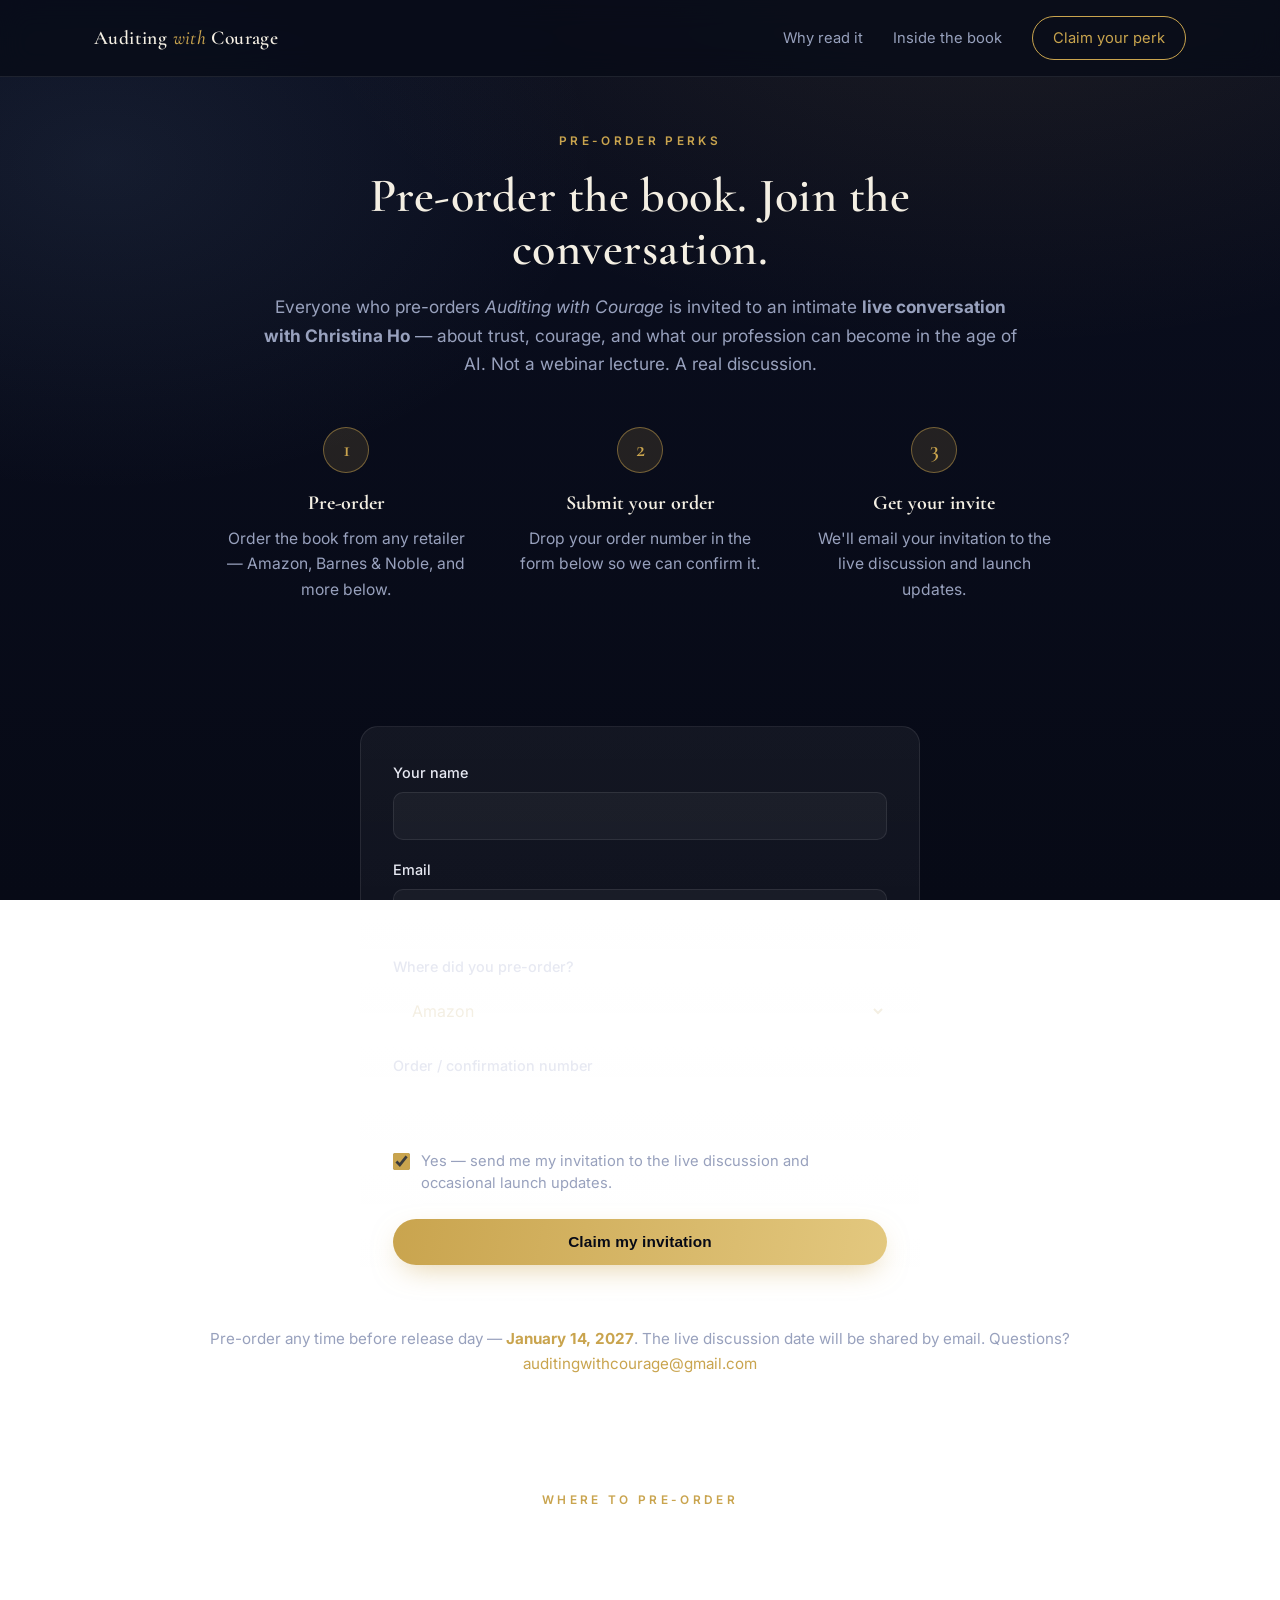
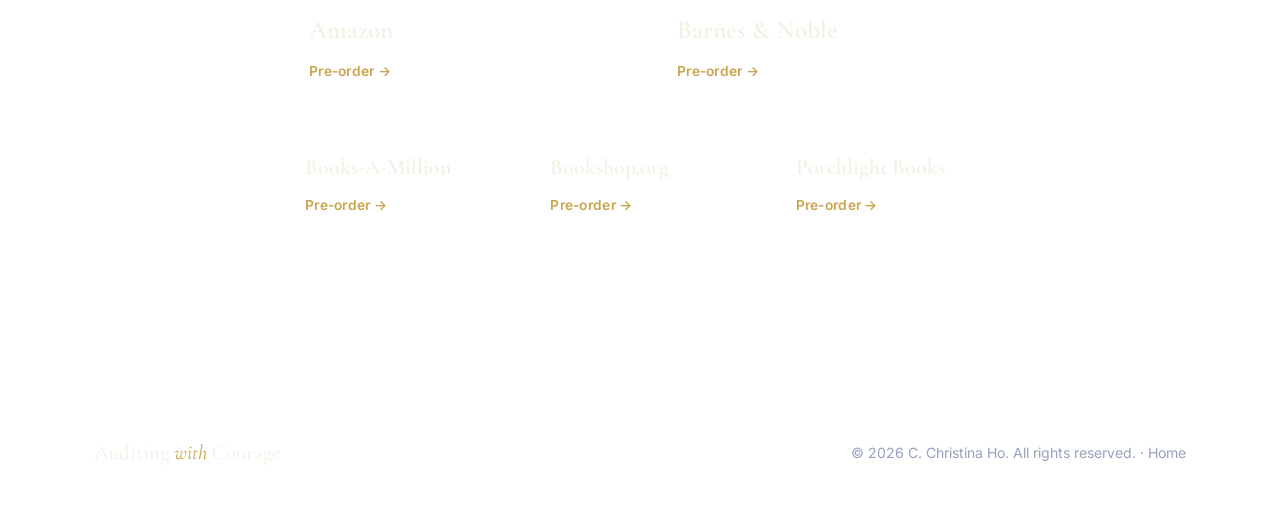
==== preorder.html @ 44ea293f "Add pre-order perks page with Formspree claim form + homepage link Co-Authored-By: Claude Opus 4.8 <" ====
<!DOCTYPE html>
<html lang="en">
<head>
  <meta charset="UTF-8" />
  <meta name="viewport" content="width=device-width, initial-scale=1.0" />
  <title>Pre-order Perks — Auditing with Courage</title>
  <meta name="description" content="Pre-order Auditing with Courage and claim your invitation to an exclusive live conversation with Christina Ho about trust, courage, and the future of the profession in the age of AI." />
  <link rel="canonical" href="https://auditingwithcourage.com/preorder.html" />
  <meta property="og:title" content="Pre-order Perks — Auditing with Courage" />
  <meta property="og:description" content="Pre-order the book and join an exclusive live conversation with Christina Ho." />
  <meta property="og:url" content="https://auditingwithcourage.com/preorder.html" />
  <meta property="og:image" content="https://auditingwithcourage.com/images/og-image.png" />

  <link rel="icon" type="image/png" sizes="32x32" href="images/favicon-32.png" />
  <link rel="apple-touch-icon" href="images/apple-touch-icon.png" />

  <link rel="preconnect" href="https://fonts.googleapis.com" />
  <link rel="preconnect" href="https://fonts.gstatic.com" crossorigin />
  <link href="https://fonts.googleapis.com/css2?family=Cormorant+Garamond:ital,wght@0,400;0,500;0,600;0,700;1,500;1,600&family=Cinzel:wght@500;600;700&family=Inter:wght@300;400;500;600&display=swap" rel="stylesheet" />
  <link rel="stylesheet" href="styles.css" />

  <style>
    .perk-hero { padding-top: 132px; }
    .perk-hero .section__head { margin-bottom: 40px; }
    .steps { display: grid; grid-template-columns: repeat(3, 1fr); gap: 22px; max-width: 860px; margin: 0 auto; }
    .step { text-align: center; padding: 8px; }
    .step__num {
      width: 46px; height: 46px; margin: 0 auto 14px; border-radius: 50%;
      display: flex; align-items: center; justify-content: center;
      font-family: var(--serif); font-size: 1.4rem; font-weight: 600; color: var(--gold);
      border: 1px solid rgba(201,164,78,0.5); background: var(--gold-soft);
    }
    .step h3 { font-family: var(--serif); font-size: 1.25rem; color: var(--cream); margin-bottom: 6px; }
    .step p { color: var(--muted); font-size: 0.98rem; }

    .claim {
      max-width: 560px; margin: 0 auto; padding: 34px 32px; border-radius: 18px;
      background: linear-gradient(180deg, rgba(255,255,255,0.05), rgba(255,255,255,0.015));
      border: 1px solid var(--line);
    }
    .claim-form { display: flex; flex-direction: column; gap: 18px; }
    .claim-form label { display: flex; flex-direction: column; gap: 7px; font-size: 0.9rem; color: var(--text); font-weight: 500; }
    .claim-form input[type="text"],
    .claim-form input[type="email"],
    .claim-form select {
      font-family: var(--sans); font-size: 1rem; color: var(--cream);
      background: rgba(255,255,255,0.04); border: 1px solid var(--line);
      border-radius: 10px; padding: 13px 14px; transition: border-color .2s, background .2s;
    }
    .claim-form input:focus, .claim-form select:focus {
      outline: none; border-color: var(--gold); background: rgba(255,255,255,0.06);
    }
    .claim-form select option { color: #111; }
    .claim-form .check { flex-direction: row; align-items: flex-start; gap: 11px; font-weight: 400; color: var(--muted); font-size: 0.92rem; line-height: 1.5; }
    .claim-form .check input { margin-top: 3px; width: 17px; height: 17px; accent-color: var(--gold); flex-shrink: 0; }
    .claim-form button { margin-top: 6px; border: none; cursor: pointer; }
    .form-msg { max-width: 560px; margin: 22px auto 0; text-align: center; padding: 18px 20px; border-radius: 12px; font-size: 1.02rem; }
    .form-msg--ok { background: var(--gold-soft); border: 1px solid rgba(201,164,78,0.4); color: var(--cream); font-family: var(--serif); }
    .form-msg--err { background: rgba(200,80,80,0.12); border: 1px solid rgba(200,80,80,0.4); color: #f0c9c9; }
    .deadline-note { text-align: center; color: var(--muted); margin-top: 26px; font-size: 0.95rem; }
    .deadline-note strong { color: var(--gold); }
    @media (max-width: 720px) { .steps { grid-template-columns: 1fr; gap: 16px; } .claim { padding: 26px 20px; } }
  </style>
</head>
<body>
  <header class="nav is-scrolled" id="nav">
    <div class="nav__inner">
      <a href="index.html" class="nav__brand">Auditing&nbsp;<em>with</em>&nbsp;Courage</a>
      <nav class="nav__links">
        <a href="index.html#why">Why read it</a>
        <a href="index.html#inside">Inside the book</a>
        <a href="#claim" class="nav__cta">Claim your perk</a>
      </nav>
    </div>
  </header>

  <main>
    <section class="section perk-hero">
      <div class="section__head">
        <p class="eyebrow eyebrow--center">Pre-order perks</p>
        <h1 class="section__title">Pre-order the book. Join the conversation.</h1>
        <p class="section__sub">Everyone who pre-orders <em>Auditing with Courage</em> is invited to an intimate <strong>live conversation with Christina Ho</strong> — about trust, courage, and what our profession can become in the age of AI. Not a webinar lecture. A real discussion.</p>
      </div>

      <div class="steps">
        <div class="step">
          <div class="step__num">1</div>
          <h3>Pre-order</h3>
          <p>Order the book from any retailer — Amazon, Barnes &amp; Noble, and more below.</p>
        </div>
        <div class="step">
          <div class="step__num">2</div>
          <h3>Submit your order</h3>
          <p>Drop your order number in the form below so we can confirm it.</p>
        </div>
        <div class="step">
          <div class="step__num">3</div>
          <h3>Get your invite</h3>
          <p>We'll email your invitation to the live discussion and launch updates.</p>
        </div>
      </div>
    </section>

    <section class="section" id="claim" style="padding-top: 0;">
      <div class="claim">
        <form id="claimForm" class="claim-form" action="https://formspree.io/f/mwvgqzpy" method="POST">
          <input type="text" name="_gotcha" style="display:none" tabindex="-1" autocomplete="off" aria-hidden="true" />
          <input type="hidden" name="_subject" value="New pre-order claim — Auditing with Courage" />
          <label>Your name
            <input type="text" name="name" required autocomplete="name" />
          </label>
          <label>Email
            <input type="email" name="email" required autocomplete="email" />
          </label>
          <label>Where did you pre-order?
            <select name="retailer">
              <option>Amazon</option>
              <option>Barnes &amp; Noble</option>
              <option>Books-A-Million</option>
              <option>Bookshop.org</option>
              <option>Porchlight Books</option>
              <option>Another retailer</option>
            </select>
          </label>
          <label>Order / confirmation number
            <input type="text" name="order_number" required />
          </label>
          <label class="check">
            <input type="checkbox" name="join_list" value="yes" checked />
            Yes — send me my invitation to the live discussion and occasional launch updates.
          </label>
          <button type="submit" class="btn btn--primary">Claim my invitation</button>
        </form>
        <p id="formMsg" class="form-msg" hidden></p>
      </div>

      <p class="deadline-note">Pre-order any time before release day — <strong>January 14, 2027</strong>. The live discussion date will be shared by email. Questions? <a href="mailto:auditingwithcourage@gmail.com" style="color:var(--gold);">auditingwithcourage@gmail.com</a></p>
    </section>

    <section class="section" style="padding-top: 0;">
      <div class="section__head">
        <p class="eyebrow eyebrow--center">Where to pre-order</p>
      </div>
      <div class="retailers">
        <a class="retailer retailer--feature" href="https://www.amazon.com/Auditing-Courage-Building-Trust-Age/dp/1394430450/" target="_blank" rel="noopener">
          <span class="retailer__name">Amazon</span><span class="retailer__action">Pre-order →</span>
        </a>
        <a class="retailer retailer--feature" href="https://www.barnesandnoble.com/w/auditing-with-courage-christina-ho/1150203469?ean=9781394430451" target="_blank" rel="noopener">
          <span class="retailer__name">Barnes &amp; Noble</span><span class="retailer__action">Pre-order →</span>
        </a>
      </div>
      <div class="retailers retailers--secondary">
        <a class="retailer" href="https://www.booksamillion.com/search?query=9781394430451" target="_blank" rel="noopener">
          <span class="retailer__name">Books-A-Million</span><span class="retailer__action">Pre-order →</span>
        </a>
        <a class="retailer" href="https://bookshop.org/books?keywords=9781394430451" target="_blank" rel="noopener">
          <span class="retailer__name">Bookshop.org</span><span class="retailer__action">Pre-order →</span>
        </a>
        <a class="retailer" href="https://www.porchlightbooks.com/products/auditing-with-courage-christina-ho-9781394430451" target="_blank" rel="noopener">
          <span class="retailer__name">Porchlight Books</span><span class="retailer__action">Pre-order →</span>
        </a>
      </div>
    </section>
  </main>

  <footer class="footer">
    <div class="footer__inner">
      <p class="footer__brand">Auditing <em>with</em> Courage</p>
      <p class="footer__meta">© <span id="year">2027</span> C. Christina Ho. All rights reserved. · <a href="index.html" style="color:var(--muted);">Home</a></p>
    </div>
  </footer>

  <script>
    document.getElementById('year').textContent = new Date().getFullYear();
    (function () {
      var form = document.getElementById('claimForm');
      var msg = document.getElementById('formMsg');
      form.addEventListener('submit', async function (e) {
        e.preventDefault();
        var btn = form.querySelector('button[type="submit"]');
        btn.disabled = true; btn.textContent = 'Sending…';
        try {
          var res = await fetch(form.action, {
            method: 'POST', body: new FormData(form), headers: { 'Accept': 'application/json' }
          });
          if (res.ok) {
            form.style.display = 'none';
            msg.hidden = false; msg.className = 'form-msg form-msg--ok';
            msg.textContent = 'Thank you! Your pre-order is in — watch your inbox for your invitation to the live discussion.';
          } else { throw new Error('bad response'); }
        } catch (err) {
          btn.disabled = false; btn.textContent = 'Claim my invitation';
          msg.hidden = false; msg.className = 'form-msg form-msg--err';
          msg.textContent = 'Something went wrong. Please email auditingwithcourage@gmail.com and we’ll sort it out.';
        }
      });
    })();
  </script>
</body>
</html>
---- styles.css ----
/* ===================================================================
   Auditing with Courage — site styles
   Palette drawn from the book cover: deep navy, antique gold, soft blue
   =================================================================== */
:root {
  --navy-900: #070a16;
  --navy-850: #0a0e1f;
  --navy-800: #0c1024;
  --navy-700: #11162f;
  --navy-600: #19203f;
  --navy-500: #232c52;

  --gold:       #c9a44e;
  --gold-light: #e3c87f;
  --gold-soft:  rgba(201, 164, 78, 0.14);

  --blue:       #7ba0c9;
  --blue-light: #a9c4e0;

  --cream:  #f4efe3;
  --text:   #e7e9f2;
  --muted:  #98a1bd;
  --line:   rgba(255, 255, 255, 0.09);

  --serif:   'Cormorant Garamond', Georgia, 'Times New Roman', serif;
  --display: 'Cinzel', 'Cormorant Garamond', Georgia, serif;
  --sans:    'Inter', -apple-system, BlinkMacSystemFont, 'Segoe UI', sans-serif;

  --maxw: 1140px;
  --ease: cubic-bezier(0.22, 1, 0.36, 1);
}

* { box-sizing: border-box; margin: 0; padding: 0; }
html { scroll-behavior: smooth; scroll-padding-top: 84px; }
body {
  font-family: var(--sans);
  color: var(--text);
  background:
    radial-gradient(1200px 700px at 78% -8%, rgba(201,164,78,0.10), transparent 60%),
    radial-gradient(900px 600px at 8% 18%, rgba(123,160,201,0.10), transparent 55%),
    linear-gradient(180deg, var(--navy-850) 0%, var(--navy-900) 100%);
  background-attachment: fixed;
  line-height: 1.65;
  -webkit-font-smoothing: antialiased;
  overflow-x: hidden;
}
a { color: inherit; text-decoration: none; }
em { font-style: italic; }

/* ---------- Layout helpers ---------- */
.section {
  max-width: var(--maxw);
  margin: 0 auto;
  padding: clamp(64px, 9vw, 130px) 24px;
  position: relative;
}
.section__head { max-width: 760px; margin: 0 auto clamp(40px, 6vw, 70px); text-align: center; }
.section__title {
  font-family: var(--serif);
  font-weight: 600;
  font-size: clamp(1.9rem, 4vw, 3rem);
  line-height: 1.12;
  letter-spacing: 0.01em;
  color: var(--cream);
}
.section__sub { color: var(--muted); margin-top: 16px; font-size: 1.08rem; }

.eyebrow {
  font-family: var(--sans);
  text-transform: uppercase;
  letter-spacing: 0.28em;
  font-size: 0.74rem;
  font-weight: 600;
  color: var(--gold);
  margin-bottom: 18px;
}
.eyebrow--center { display: block; }

/* ---------- Nav ---------- */
.nav {
  position: fixed; top: 0; left: 0; right: 0; z-index: 50;
  transition: background .35s var(--ease), border-color .35s var(--ease), backdrop-filter .35s;
  border-bottom: 1px solid transparent;
}
.nav.is-scrolled {
  background: rgba(8, 11, 24, 0.82);
  backdrop-filter: blur(14px);
  border-bottom: 1px solid var(--line);
}
.nav__inner {
  max-width: var(--maxw); margin: 0 auto;
  display: flex; align-items: center; justify-content: space-between;
  padding: 16px 24px;
}
.nav__brand {
  font-family: var(--serif); font-size: 1.22rem; font-weight: 600;
  color: var(--cream); letter-spacing: 0.02em;
}
.nav__brand em { color: var(--gold); font-weight: 500; }
.nav__links { display: flex; align-items: center; gap: 30px; }
.nav__links a { font-size: 0.92rem; color: var(--muted); transition: color .2s; }
.nav__links a:hover { color: var(--cream); }
.nav__cta {
  border: 1px solid var(--gold);
  color: var(--gold) !important;
  padding: 9px 20px; border-radius: 999px;
  transition: background .25s, color .25s !important;
}
.nav__cta:hover { background: var(--gold); color: var(--navy-900) !important; }

/* ---------- Hero ---------- */
.hero { position: relative; padding-top: 132px; overflow: hidden; }
.hero__glow {
  position: absolute; top: -10%; left: 50%; transform: translateX(-50%);
  width: 70vw; height: 70vw; max-width: 900px; max-height: 900px;
  background: radial-gradient(circle, rgba(201,164,78,0.16), transparent 62%);
  pointer-events: none; filter: blur(10px);
}
.hero__inner {
  position: relative;
  max-width: var(--maxw); margin: 0 auto;
  padding: clamp(20px, 4vw, 40px) 24px clamp(60px, 8vw, 110px);
  display: grid; grid-template-columns: 1.05fr 0.95fr;
  gap: clamp(30px, 5vw, 70px); align-items: center;
}
.hero__text { max-width: 560px; }
.hero__title {
  font-family: var(--display);
  line-height: 0.98; margin: 4px 0 18px;
  text-transform: uppercase;
}
.hero__title .t-line { display: block; }
.t-white { font-size: clamp(3rem, 8vw, 5.4rem); font-weight: 600; color: var(--cream); letter-spacing: 0.04em; }
.t-with {
  font-family: var(--serif); text-transform: none;
  font-size: clamp(1.6rem, 3.6vw, 2.6rem); font-weight: 500;
  color: var(--cream); margin: 2px 0; letter-spacing: 0.02em;
}
.t-with em { color: var(--cream); }
.t-gold {
  font-size: clamp(3rem, 8vw, 5.4rem); font-weight: 600; letter-spacing: 0.04em;
  background: linear-gradient(100deg, var(--gold) 10%, var(--gold-light) 50%, var(--gold) 90%);
  -webkit-background-clip: text; background-clip: text;
  -webkit-text-fill-color: transparent; color: var(--gold);
}
.hero__subtitle {
  font-family: var(--serif); font-style: italic;
  font-size: clamp(1.15rem, 2.4vw, 1.5rem); color: var(--blue-light);
  letter-spacing: 0.01em; margin-bottom: 22px;
}
.hero__lede { color: var(--muted); font-size: 1.06rem; max-width: 520px; }

.release {
  display: inline-flex; align-items: baseline; gap: 12px;
  margin-top: 30px; padding: 12px 22px;
  border: 1px solid var(--line); border-radius: 12px;
  background: var(--gold-soft);
}
.release__label { text-transform: uppercase; letter-spacing: 0.2em; font-size: 0.72rem; color: var(--gold); font-weight: 600; }
.release__date { font-family: var(--serif); font-size: 1.4rem; font-weight: 600; color: var(--cream); }

/* Countdown */
.countdown { display: flex; gap: 14px; margin-top: 26px; flex-wrap: wrap; }
.countdown__item {
  min-width: 74px; text-align: center;
  padding: 12px 8px; border-radius: 12px;
  background: rgba(255,255,255,0.03); border: 1px solid var(--line);
}
.countdown__num {
  display: block; font-family: var(--serif); font-weight: 700;
  font-size: 1.9rem; color: var(--cream); line-height: 1; font-variant-numeric: tabular-nums;
}
.countdown__unit { display: block; margin-top: 6px; font-size: 0.68rem; text-transform: uppercase; letter-spacing: 0.16em; color: var(--muted); }

.hero__cta { display: flex; gap: 14px; margin-top: 32px; flex-wrap: wrap; }

/* Buttons */
.btn {
  display: inline-flex; align-items: center; justify-content: center;
  padding: 14px 30px; border-radius: 999px;
  font-weight: 600; font-size: 0.96rem; letter-spacing: 0.01em;
  transition: transform .2s var(--ease), box-shadow .25s, background .25s, color .25s;
  cursor: pointer;
}
.btn--primary {
  background: linear-gradient(100deg, var(--gold) 0%, var(--gold-light) 100%);
  color: var(--navy-900);
  box-shadow: 0 10px 30px -10px rgba(201,164,78,0.6);
}
.btn--primary:hover { transform: translateY(-2px); box-shadow: 0 16px 38px -10px rgba(201,164,78,0.75); }
.btn--ghost { border: 1px solid var(--line); color: var(--text); }
.btn--ghost:hover { border-color: var(--gold); color: var(--gold); transform: translateY(-2px); }

/* Cover */
.hero__cover { display: flex; justify-content: center; }
.cover-frame {
  position: relative; width: min(380px, 80vw);
  transform: perspective(1600px) rotateY(-12deg) rotateX(2deg);
  transition: transform .6s var(--ease);
}
.cover-frame:hover { transform: perspective(1600px) rotateY(-4deg) rotateX(1deg) translateY(-6px); }
.cover-frame img {
  width: 100%; height: auto; display: block; border-radius: 6px;
  box-shadow:
    0 2px 0 rgba(255,255,255,0.06),
    24px 30px 70px -18px rgba(0,0,0,0.8),
    0 0 60px -20px rgba(201,164,78,0.35);
}
.cover-frame::after {
  content: ""; position: absolute; inset: 0; border-radius: 6px;
  background: linear-gradient(105deg, rgba(255,255,255,0.18), transparent 40%);
  pointer-events: none;
}

/* ---------- Cards (Why) ---------- */
.cards {
  display: grid; grid-template-columns: repeat(2, 1fr);
  gap: 22px;
}
.card {
  padding: 34px 30px; border-radius: 16px;
  background: linear-gradient(180deg, rgba(255,255,255,0.045), rgba(255,255,255,0.015));
  border: 1px solid var(--line);
  transition: transform .3s var(--ease), border-color .3s, background .3s;
}
.card:hover { transform: translateY(-4px); border-color: rgba(201,164,78,0.4); }
.card__icon { color: var(--gold); font-size: 1.1rem; margin-bottom: 16px; }
.card h3 { font-family: var(--serif); font-size: 1.5rem; font-weight: 600; color: var(--cream); margin-bottom: 10px; line-height: 1.2; }
.card p { color: var(--muted); font-size: 1rem; }

/* ---------- Quote band ---------- */
.quote-band {
  max-width: var(--maxw); margin: 0 auto; padding: clamp(40px, 7vw, 90px) 24px;
  text-align: center; position: relative;
}
.quote-band blockquote {
  font-family: var(--serif); font-style: italic;
  font-size: clamp(1.5rem, 3.6vw, 2.4rem); line-height: 1.35;
  color: var(--cream); max-width: 880px; margin: 0 auto; position: relative;
}
.quote-band blockquote::before,
.quote-band blockquote::after { color: var(--gold); }

/* ---------- TOC ---------- */
.toc {
  list-style: none; max-width: 760px; margin: 0 auto;
  counter-reset: none;
}
.toc li {
  display: flex; align-items: baseline; gap: 20px;
  font-family: var(--serif); font-size: clamp(1.15rem, 2.5vw, 1.55rem);
  color: var(--text); padding: 17px 6px;
  border-bottom: 1px solid var(--line);
  transition: color .25s, padding-left .25s var(--ease);
}
.toc li:hover { color: var(--gold-light); padding-left: 14px; }
.toc__n { color: var(--gold); font-family: var(--sans); font-weight: 600; font-size: 0.92rem; min-width: 30px; letter-spacing: 0.05em; }
.toc__epilogue, .toc__lead { font-style: italic; color: var(--blue-light); }
.toc__epilogue .toc__n, .toc__lead .toc__n { color: var(--blue); }
.toc__lead:hover, .toc__epilogue:hover { color: var(--blue-light); padding-left: 6px; }

/* Part headers */
.toc__part {
  display: block; border-bottom: none;
  margin-top: 30px; padding: 6px 6px 4px;
}
.toc__part:first-of-type { margin-top: 6px; }
.toc__part:hover { color: inherit; padding-left: 6px; }
.toc__partlabel {
  display: block; font-family: var(--sans); font-weight: 600;
  text-transform: uppercase; letter-spacing: 0.18em;
  font-size: 0.74rem; color: var(--gold);
}
.toc__partsub {
  display: block; font-family: var(--serif); font-style: italic;
  font-size: 1.02rem; color: var(--muted); margin-top: 3px; letter-spacing: 0.01em;
}

/* ---------- Author ---------- */
.author__inner { max-width: 760px; margin: 0 auto; text-align: center; }
.author__body p { color: var(--muted); font-size: 1.08rem; margin-top: 18px; }
.author .section__title { margin-bottom: 6px; }
.author__note { margin-top: 26px !important; }
.author__note a { color: var(--gold); border-bottom: 1px solid rgba(201,164,78,0.4); }
.author__note a:hover { color: var(--gold-light); }

/* ---------- Pre-order ---------- */
.preorder { overflow: hidden; }
.preorder__glow {
  position: absolute; bottom: -30%; left: 50%; transform: translateX(-50%);
  width: 80vw; max-width: 1000px; height: 600px;
  background: radial-gradient(circle, rgba(123,160,201,0.14), transparent 60%);
  pointer-events: none;
}
.retailers {
  display: grid; grid-template-columns: repeat(2, 1fr);
  gap: 16px; max-width: 720px; margin: 0 auto;
}
.retailers--secondary { grid-template-columns: repeat(3, 1fr); margin-top: 16px; }
.retailer {
  display: flex; flex-direction: column; gap: 8px;
  padding: 22px 24px; border-radius: 14px;
  border: 1px solid var(--line);
  background: rgba(255,255,255,0.025);
  transition: transform .25s var(--ease), border-color .25s, background .25s;
}
.retailer:hover { transform: translateY(-3px); border-color: var(--gold); background: var(--gold-soft); }
.retailer--feature { padding: 28px 28px; }
.retailer__name { font-family: var(--serif); font-size: 1.35rem; font-weight: 600; color: var(--cream); }
.retailer--feature .retailer__name { font-size: 1.6rem; }
.retailer__action { font-size: 0.86rem; color: var(--gold); font-weight: 600; letter-spacing: 0.02em; }
.retailers__also {
  text-align: center; color: var(--muted); margin: 36px 0 0;
  text-transform: uppercase; letter-spacing: 0.2em; font-size: 0.74rem;
}
.isbn { text-align: center; color: var(--muted); margin-top: 40px; font-size: 0.92rem; letter-spacing: 0.04em; }

/* ---------- Footer ---------- */
.footer { border-top: 1px solid var(--line); margin-top: 40px; }
.footer__inner {
  max-width: var(--maxw); margin: 0 auto; padding: 40px 24px;
  display: flex; align-items: center; justify-content: space-between; flex-wrap: wrap; gap: 14px;
}
.footer__brand { font-family: var(--serif); font-size: 1.3rem; color: var(--cream); }
.footer__brand em { color: var(--gold); }
.footer__meta { color: var(--muted); font-size: 0.88rem; }

/* ---------- Reveal animation ---------- */
.reveal { opacity: 0; transform: translateY(24px); transition: opacity .7s var(--ease), transform .7s var(--ease); }
.reveal.is-visible { opacity: 1; transform: none; }

/* ---------- Responsive ---------- */
@media (max-width: 880px) {
  .nav__links a:not(.nav__cta) { display: none; }
  .hero__inner { grid-template-columns: 1fr; text-align: center; }
  .hero__text { max-width: 100%; margin: 0 auto; }
  .hero__lede { margin-left: auto; margin-right: auto; }
  .hero__cta, .countdown { justify-content: center; }
  .cover-frame { transform: none; margin-top: 10px; }
  .cover-frame:hover { transform: translateY(-6px); }
  .cards { grid-template-columns: 1fr; }
  .retailers, .retailers--secondary { grid-template-columns: 1fr; }
}
@media (max-width: 480px) {
  .countdown__item { min-width: 64px; }
  .countdown__num { font-size: 1.5rem; }
  .footer__inner { flex-direction: column; text-align: center; }
}

/* Respect reduced motion */
@media (prefers-reduced-motion: reduce) {
  html { scroll-behavior: auto; }
  .reveal { opacity: 1; transform: none; transition: none; }
  .cover-frame, .cover-frame:hover { transition: none; }
}
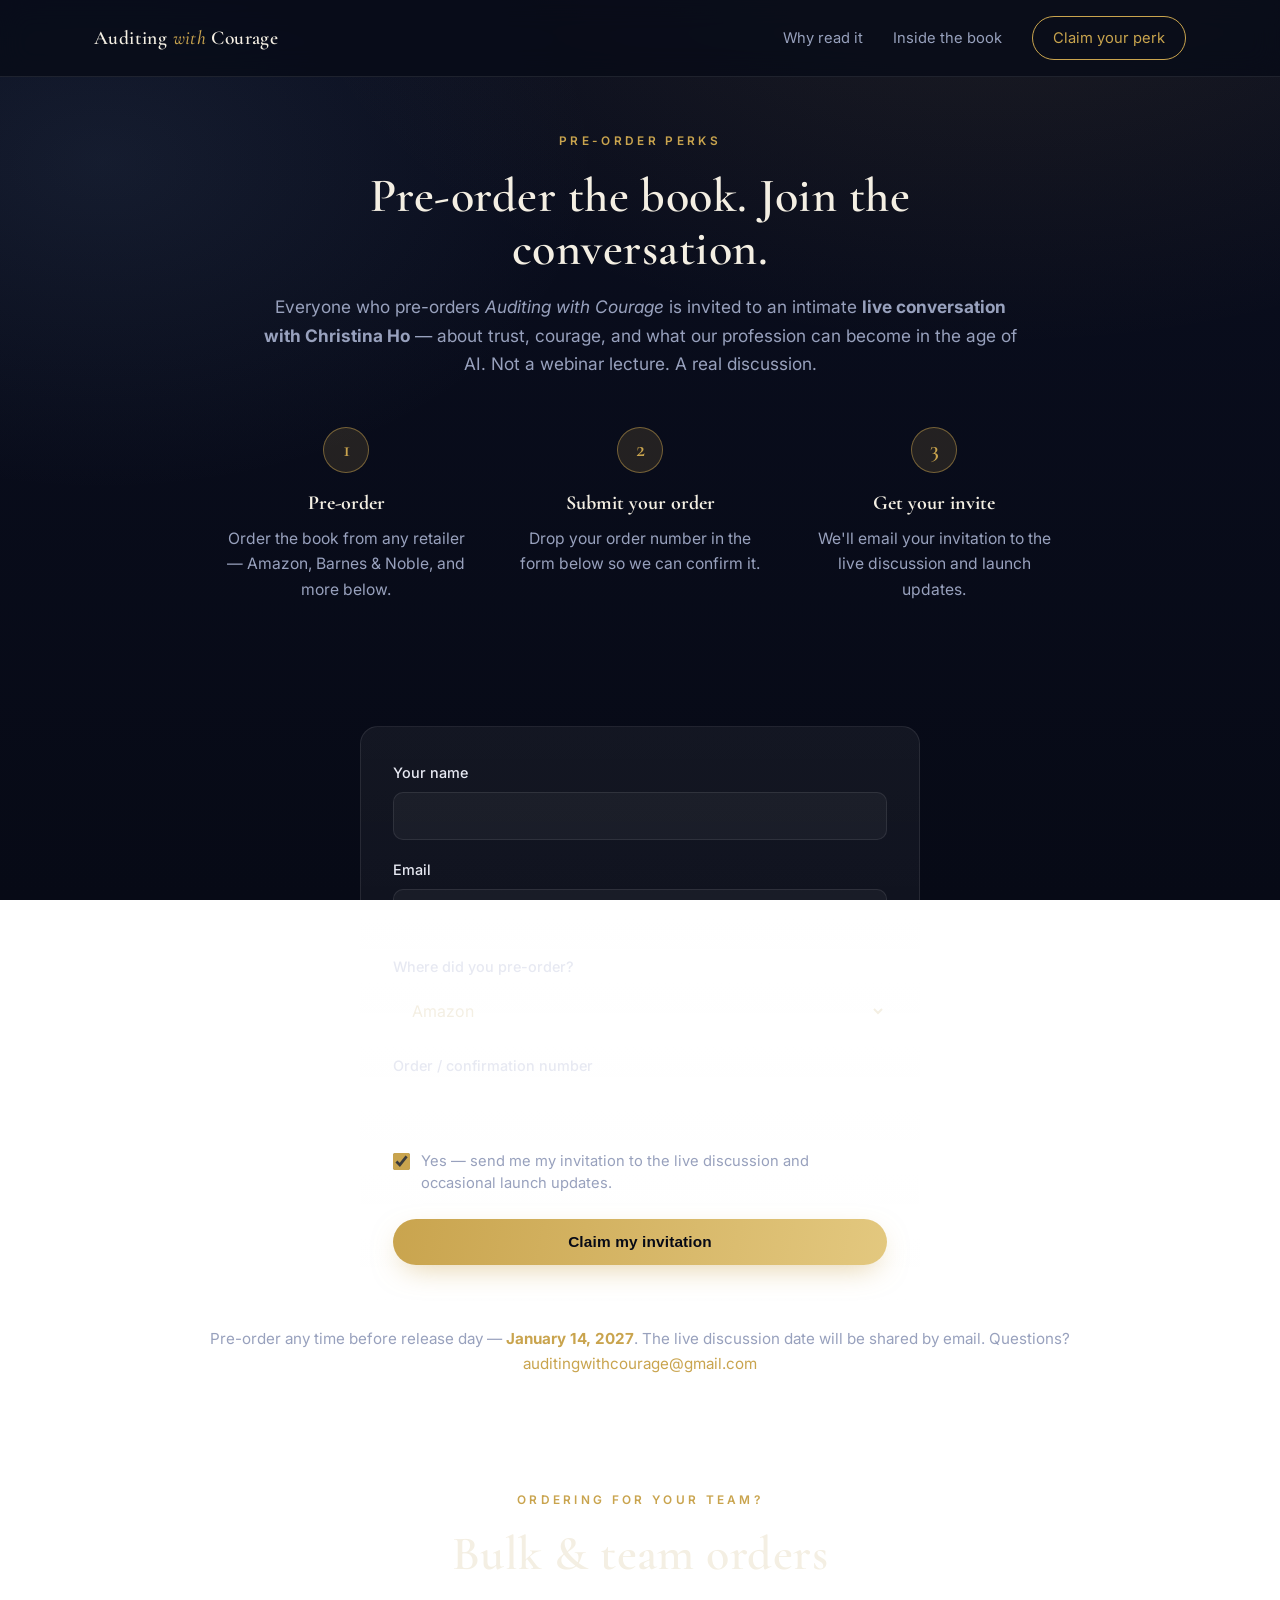
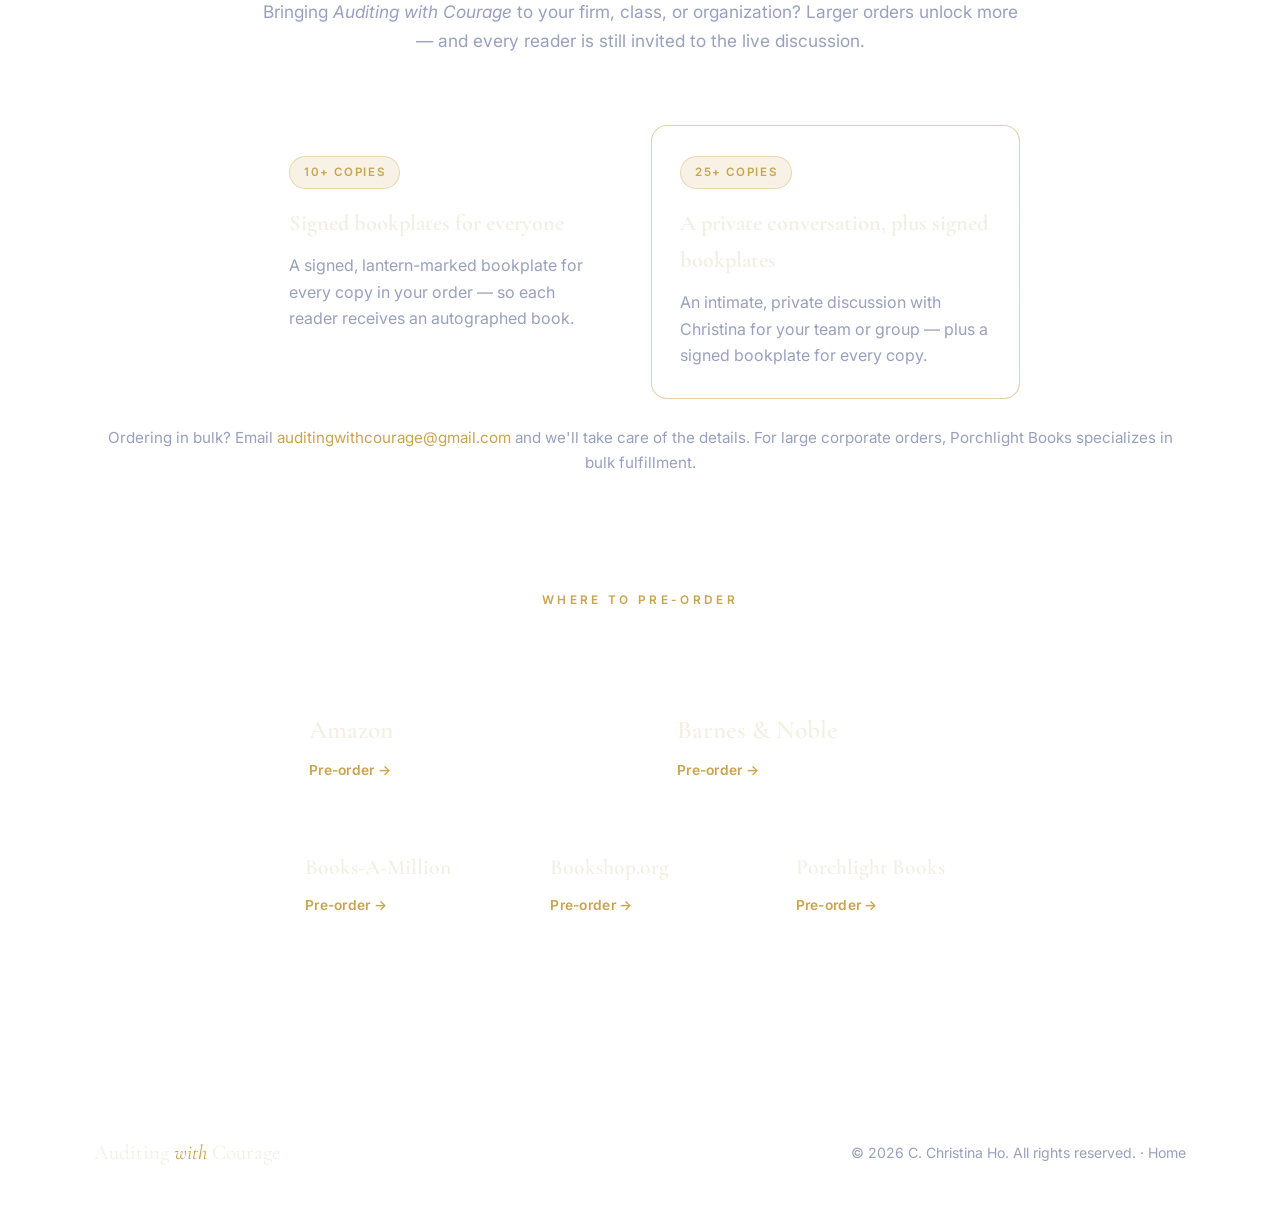
==== commit 9447988a: "Add bulk & team order tiers to pre-order perks page Co-Authored-By: Claude Opus 4.8 <noreply@anthrop" ====
--- a/preorder.html
+++ b/preorder.html
@@ -59,7 +59,14 @@
     .form-msg--err { background: rgba(200,80,80,0.12); border: 1px solid rgba(200,80,80,0.4); color: #f0c9c9; }
     .deadline-note { text-align: center; color: var(--muted); margin-top: 26px; font-size: 0.95rem; }
     .deadline-note strong { color: var(--gold); }
-    @media (max-width: 720px) { .steps { grid-template-columns: 1fr; gap: 16px; } .claim { padding: 26px 20px; } }
+    .deadline-note a { color: var(--gold); }
+    .tiers { display: grid; grid-template-columns: repeat(2, 1fr); gap: 22px; max-width: 760px; margin: 0 auto; }
+    .tier { padding: 30px 28px; border-radius: 16px; background: linear-gradient(180deg, rgba(255,255,255,0.045), rgba(255,255,255,0.015)); border: 1px solid var(--line); }
+    .tier--feature { border-color: rgba(201,164,78,0.5); }
+    .tier__qty { display: inline-block; font-family: var(--sans); font-weight: 600; letter-spacing: 0.14em; text-transform: uppercase; font-size: 0.72rem; color: var(--gold); background: var(--gold-soft); border: 1px solid rgba(201,164,78,0.35); padding: 6px 14px; border-radius: 999px; margin-bottom: 16px; }
+    .tier h3 { font-family: var(--serif); font-size: 1.4rem; color: var(--cream); margin-bottom: 10px; }
+    .tier p { color: var(--muted); font-size: 1rem; }
+    @media (max-width: 720px) { .steps, .tiers { grid-template-columns: 1fr; gap: 16px; } .claim { padding: 26px 20px; } }
   </style>
 </head>
 <body>
@@ -135,6 +142,27 @@
       </div>
 
       <p class="deadline-note">Pre-order any time before release day — <strong>January 14, 2027</strong>. The live discussion date will be shared by email. Questions? <a href="mailto:auditingwithcourage@gmail.com" style="color:var(--gold);">auditingwithcourage@gmail.com</a></p>
+    </section>
+
+    <section class="section" style="padding-top: 0;">
+      <div class="section__head">
+        <p class="eyebrow eyebrow--center">Ordering for your team?</p>
+        <h2 class="section__title">Bulk &amp; team orders</h2>
+        <p class="section__sub">Bringing <em>Auditing with Courage</em> to your firm, class, or organization? Larger orders unlock more — and every reader is still invited to the live discussion.</p>
+      </div>
+      <div class="tiers">
+        <div class="tier">
+          <div class="tier__qty">10+ copies</div>
+          <h3>Signed bookplates for everyone</h3>
+          <p>A signed, lantern-marked bookplate for every copy in your order — so each reader receives an autographed book.</p>
+        </div>
+        <div class="tier tier--feature">
+          <div class="tier__qty">25+ copies</div>
+          <h3>A private conversation, plus signed bookplates</h3>
+          <p>An intimate, private discussion with Christina for your team or group — plus a signed bookplate for every copy.</p>
+        </div>
+      </div>
+      <p class="deadline-note">Ordering in bulk? Email <a href="mailto:auditingwithcourage@gmail.com?subject=Bulk%20order%20%E2%80%94%20Auditing%20with%20Courage">auditingwithcourage@gmail.com</a> and we'll take care of the details. For large corporate orders, Porchlight Books specializes in bulk fulfillment.</p>
     </section>
 
     <section class="section" style="padding-top: 0;">
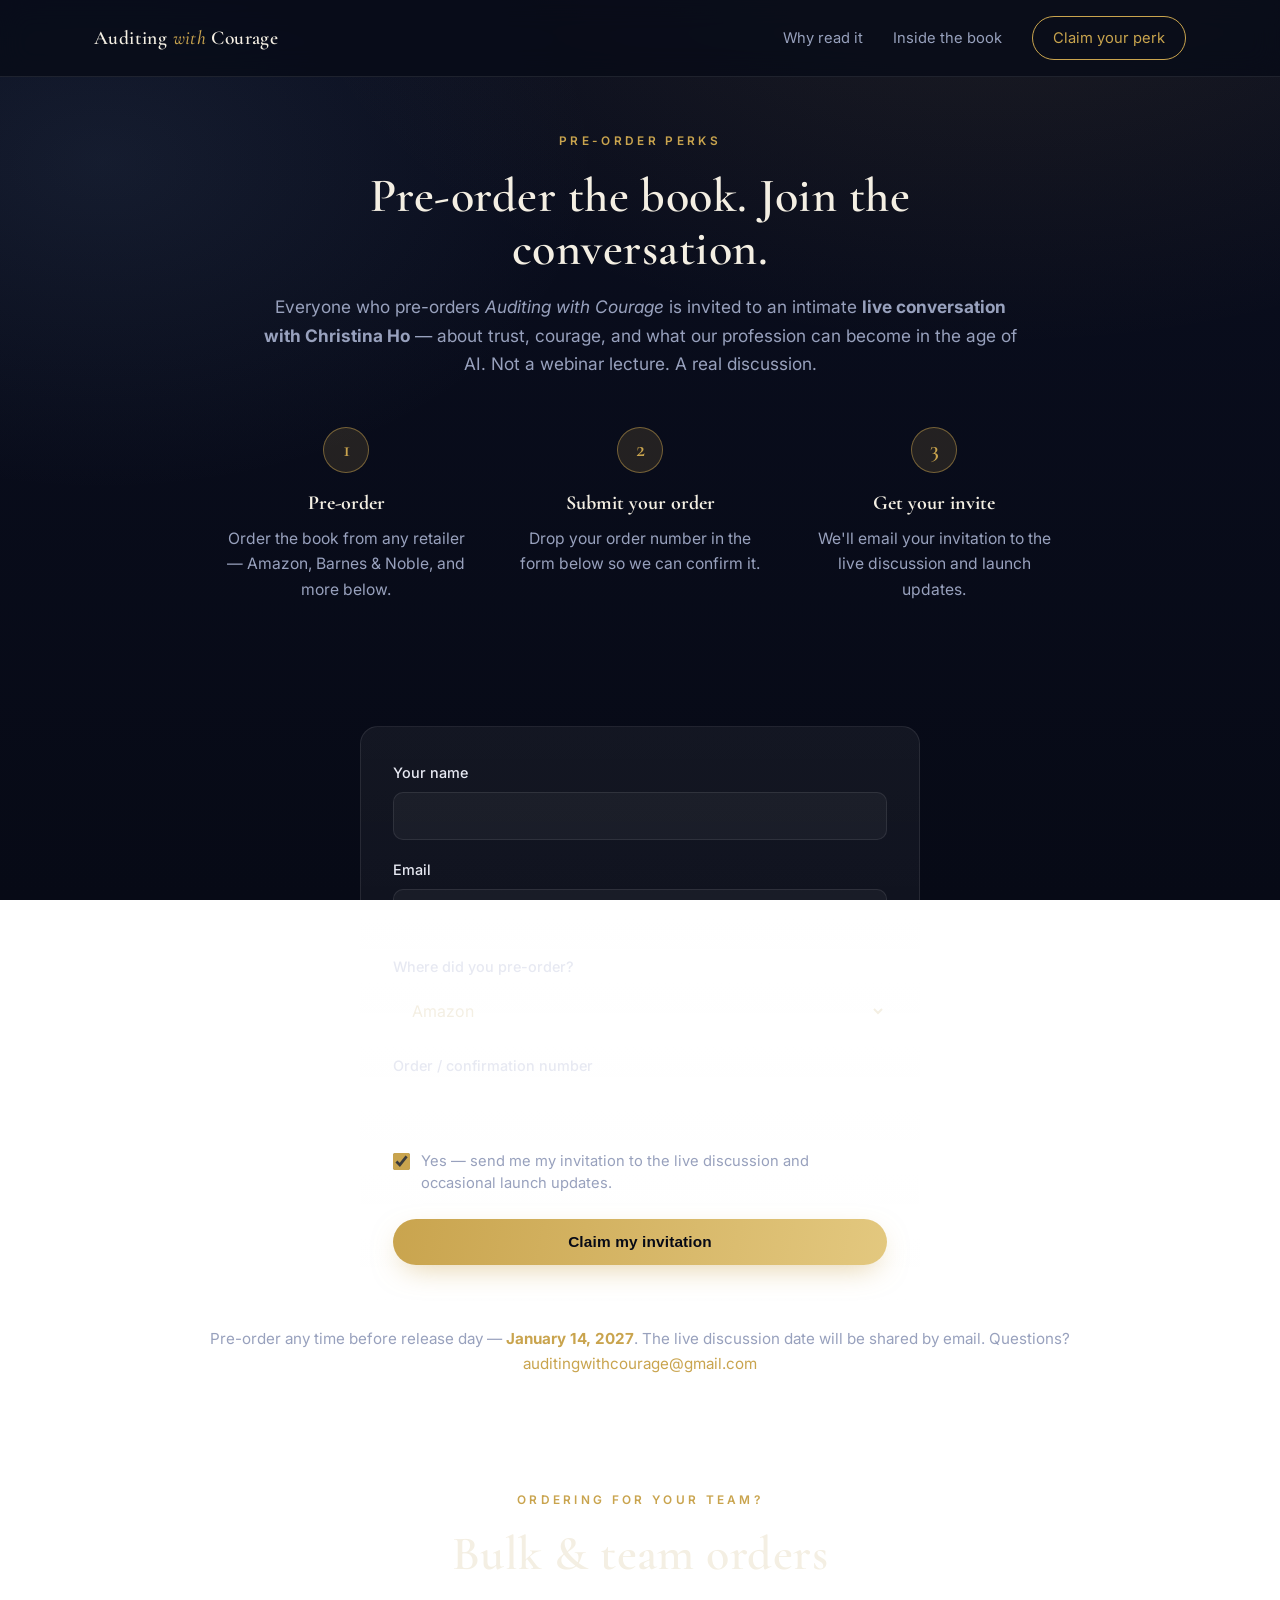
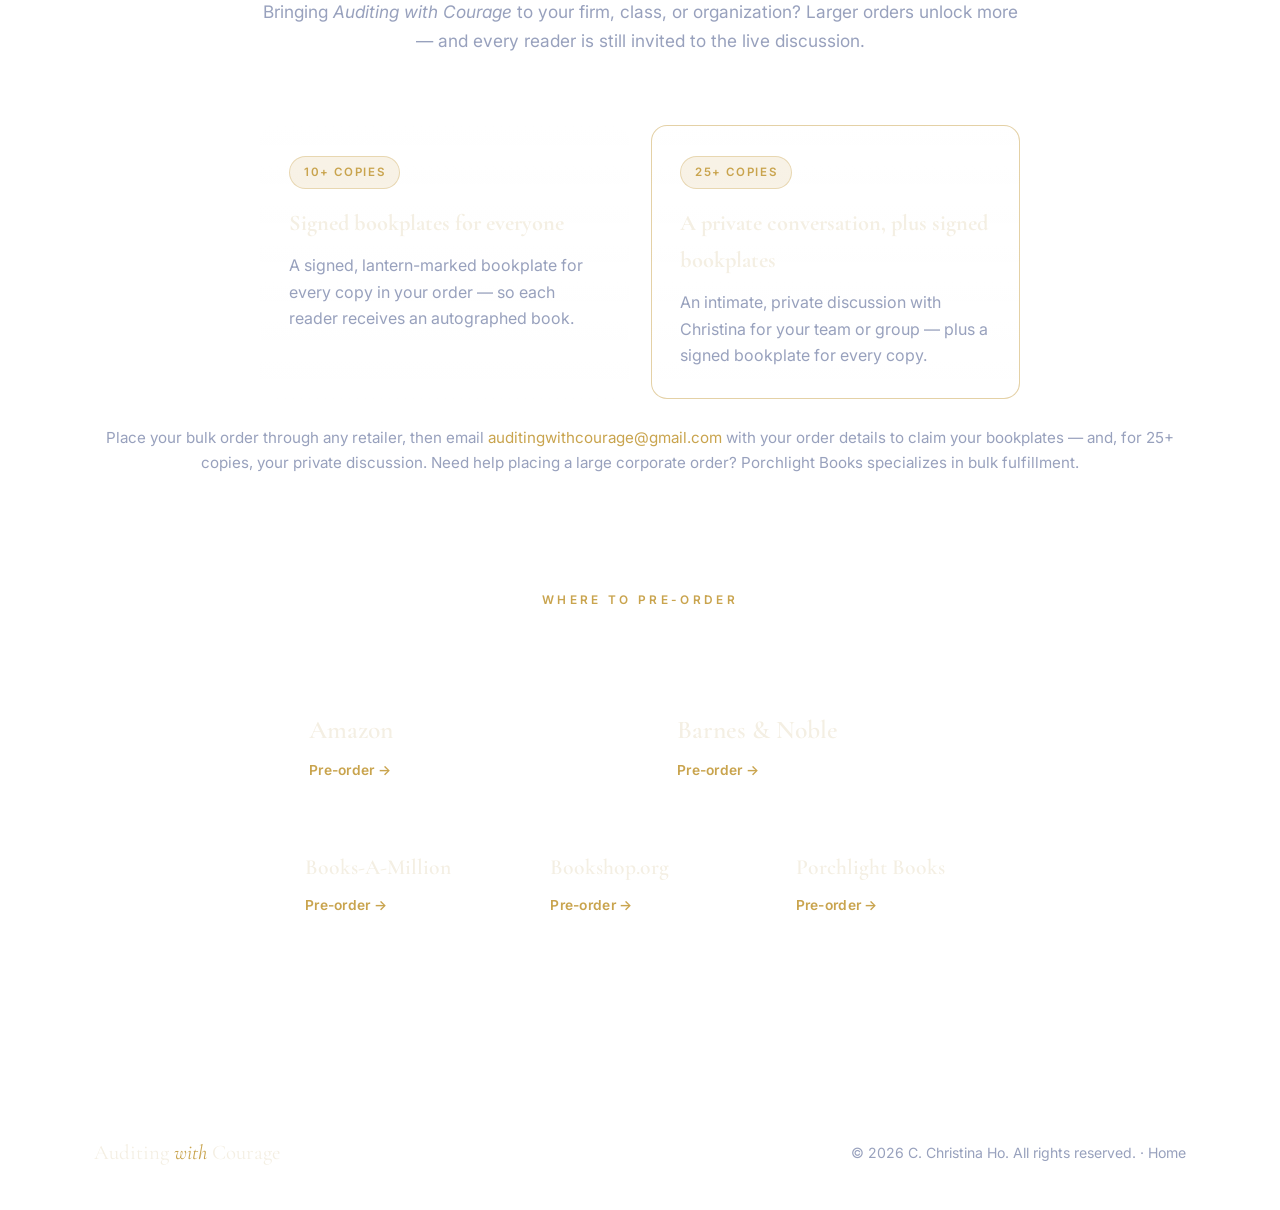
==== commit e4543af4: "Clarify bulk-order wording (order via retailer, then email to claim) Co-Authored-By: Claude Opus 4.8" ====
--- a/preorder.html
+++ b/preorder.html
@@ -162,7 +162,7 @@
           <p>An intimate, private discussion with Christina for your team or group — plus a signed bookplate for every copy.</p>
         </div>
       </div>
-      <p class="deadline-note">Ordering in bulk? Email <a href="mailto:auditingwithcourage@gmail.com?subject=Bulk%20order%20%E2%80%94%20Auditing%20with%20Courage">auditingwithcourage@gmail.com</a> and we'll take care of the details. For large corporate orders, Porchlight Books specializes in bulk fulfillment.</p>
+      <p class="deadline-note">Place your bulk order through any retailer, then email <a href="mailto:auditingwithcourage@gmail.com?subject=Bulk%20order%20%E2%80%94%20Auditing%20with%20Courage">auditingwithcourage@gmail.com</a> with your order details to claim your bookplates — and, for 25+ copies, your private discussion. Need help placing a large corporate order? Porchlight Books specializes in bulk fulfillment.</p>
     </section>
 
     <section class="section" style="padding-top: 0;">
@@ -178,10 +178,10 @@
         </a>
       </div>
       <div class="retailers retailers--secondary">
-        <a class="retailer" href="https://www.booksamillion.com/search?query=9781394430451" target="_blank" rel="noopener">
+        <a class="retailer" href="https://www.booksamillion.com/p/Auditing-Courage/Christina-Ho/9781394430451" target="_blank" rel="noopener">
           <span class="retailer__name">Books-A-Million</span><span class="retailer__action">Pre-order →</span>
         </a>
-        <a class="retailer" href="https://bookshop.org/books?keywords=9781394430451" target="_blank" rel="noopener">
+        <a class="retailer" href="https://bookshop.org/p/books/auditing-with-courage-reimagining-assurance-and-building-trust-in-the-age-of-ai-christina-ho/2054b1b35d999e94" target="_blank" rel="noopener">
           <span class="retailer__name">Bookshop.org</span><span class="retailer__action">Pre-order →</span>
         </a>
         <a class="retailer" href="https://www.porchlightbooks.com/products/auditing-with-courage-christina-ho-9781394430451" target="_blank" rel="noopener">
--- a/styles.css
+++ b/styles.css
@@ -173,6 +173,14 @@
 .countdown__unit { display: block; margin-top: 6px; font-size: 0.68rem; text-transform: uppercase; letter-spacing: 0.16em; color: var(--muted); }
 
 .hero__cta { display: flex; gap: 14px; margin-top: 32px; flex-wrap: wrap; }
+.hero__perk {
+  display: inline-flex; align-items: center; gap: 8px; margin-top: 20px;
+  padding: 10px 18px; border-radius: 12px;
+  background: var(--gold-soft); border: 1px solid rgba(201,164,78,0.38);
+  color: var(--gold-light); font-size: 0.92rem; font-weight: 500; line-height: 1.4;
+  transition: border-color .2s, color .2s, transform .2s;
+}
+.hero__perk:hover { border-color: var(--gold); color: var(--gold); transform: translateY(-1px); }
 
 /* Buttons */
 .btn {
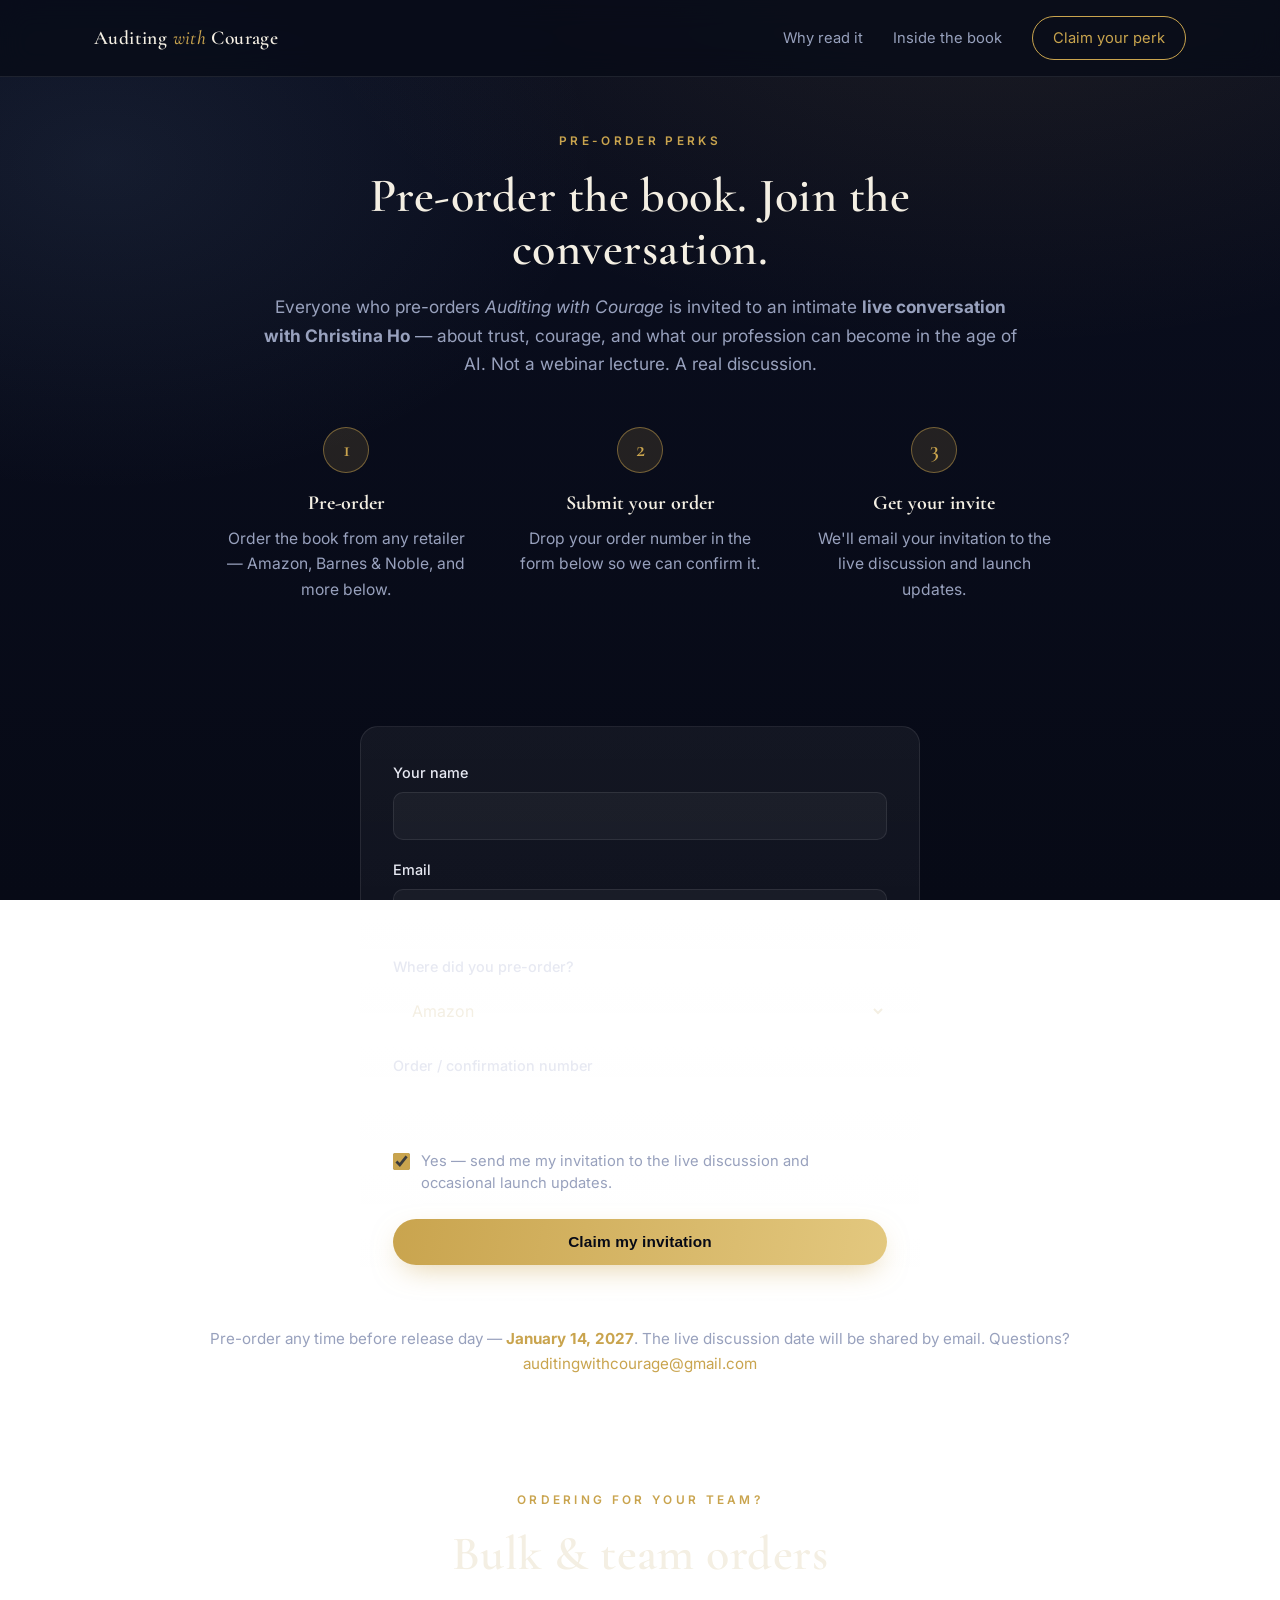
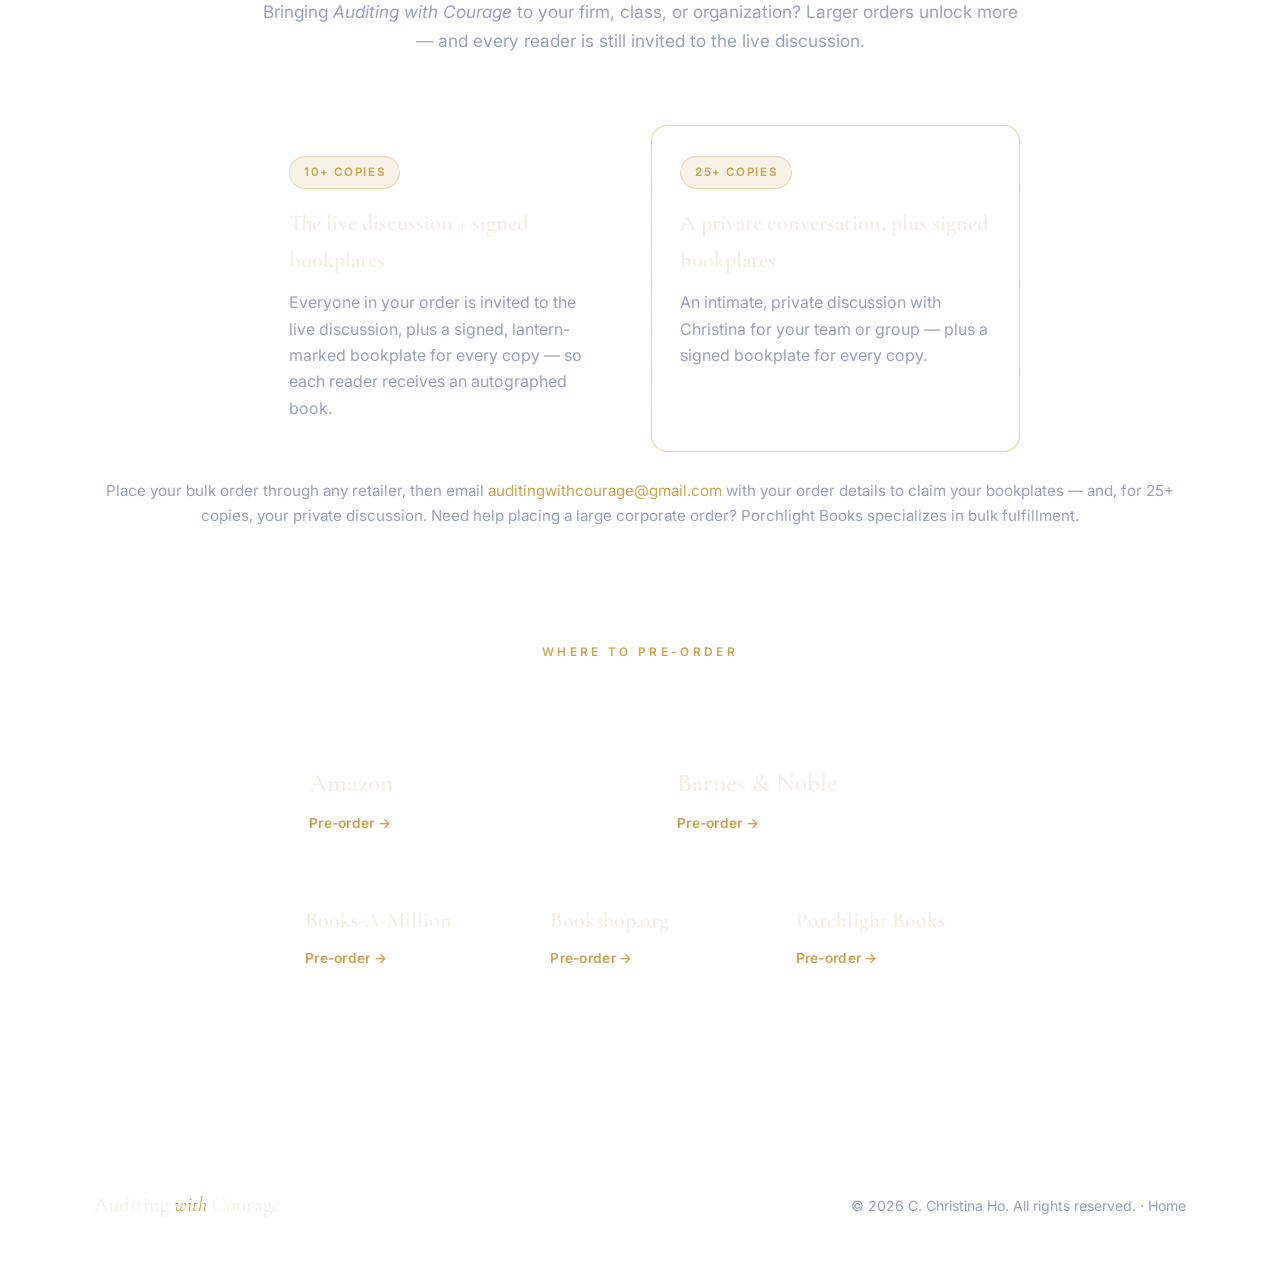
==== commit e8277f1a: "Clarify 10+ tier: live discussion + signed bookplates Co-Authored-By: Claude Opus 4.8 <noreply@anthr" ====
--- a/preorder.html
+++ b/preorder.html
@@ -153,8 +153,8 @@
       <div class="tiers">
         <div class="tier">
           <div class="tier__qty">10+ copies</div>
-          <h3>Signed bookplates for everyone</h3>
-          <p>A signed, lantern-marked bookplate for every copy in your order — so each reader receives an autographed book.</p>
+          <h3>The live discussion + signed bookplates</h3>
+          <p>Everyone in your order is invited to the live discussion, plus a signed, lantern-marked bookplate for every copy — so each reader receives an autographed book.</p>
         </div>
         <div class="tier tier--feature">
           <div class="tier__qty">25+ copies</div>
